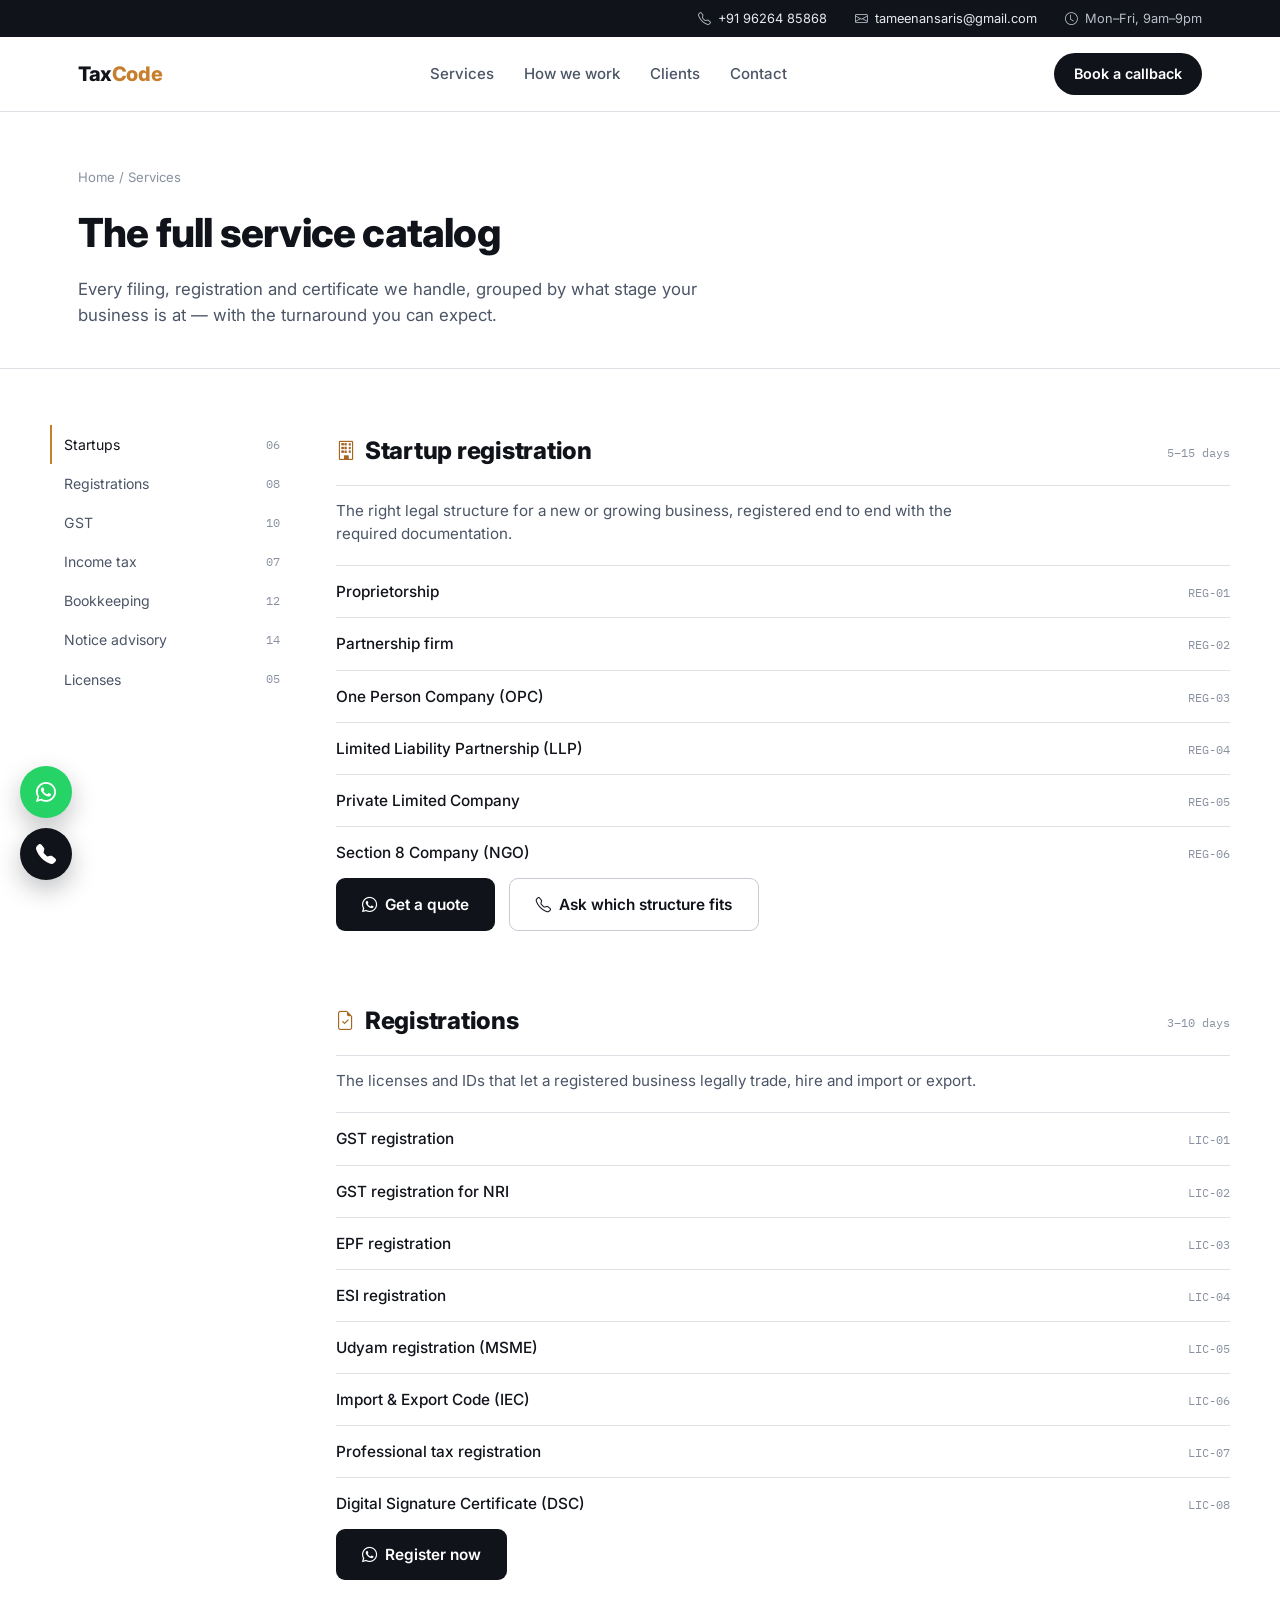
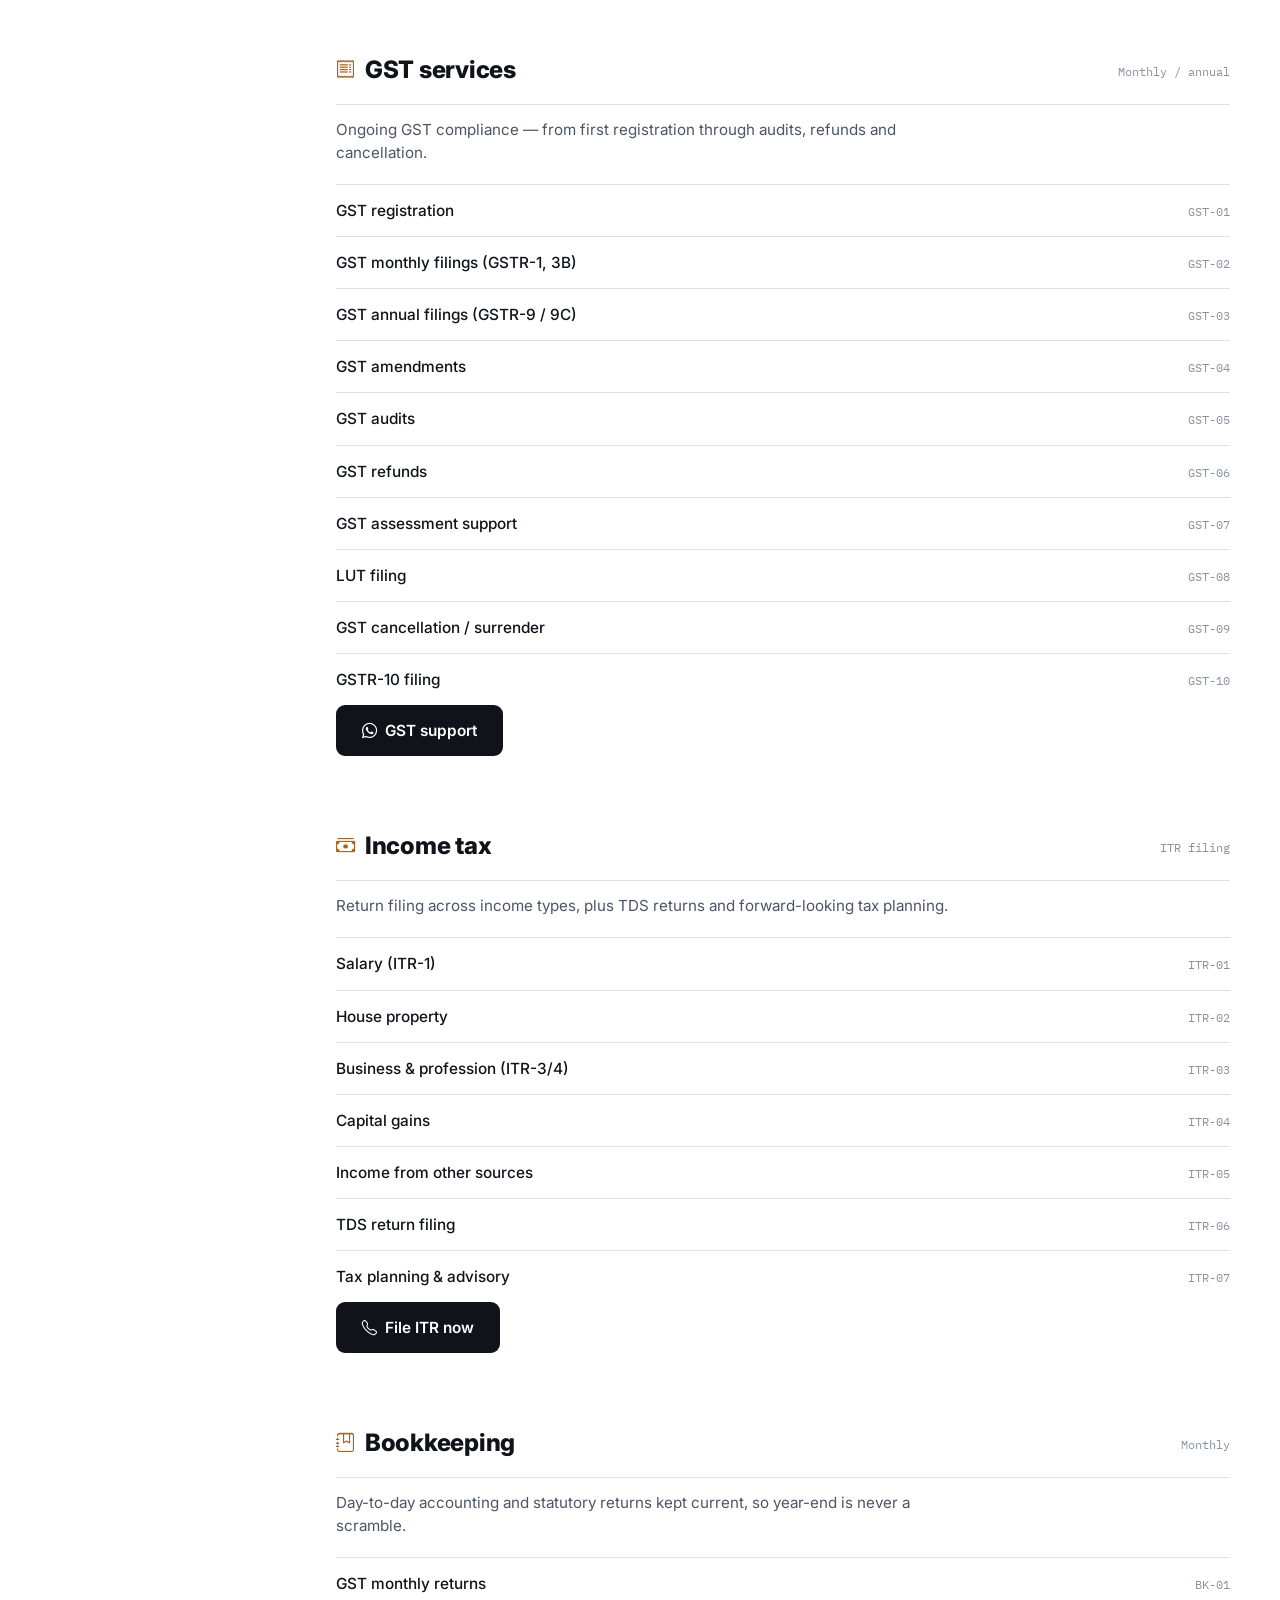
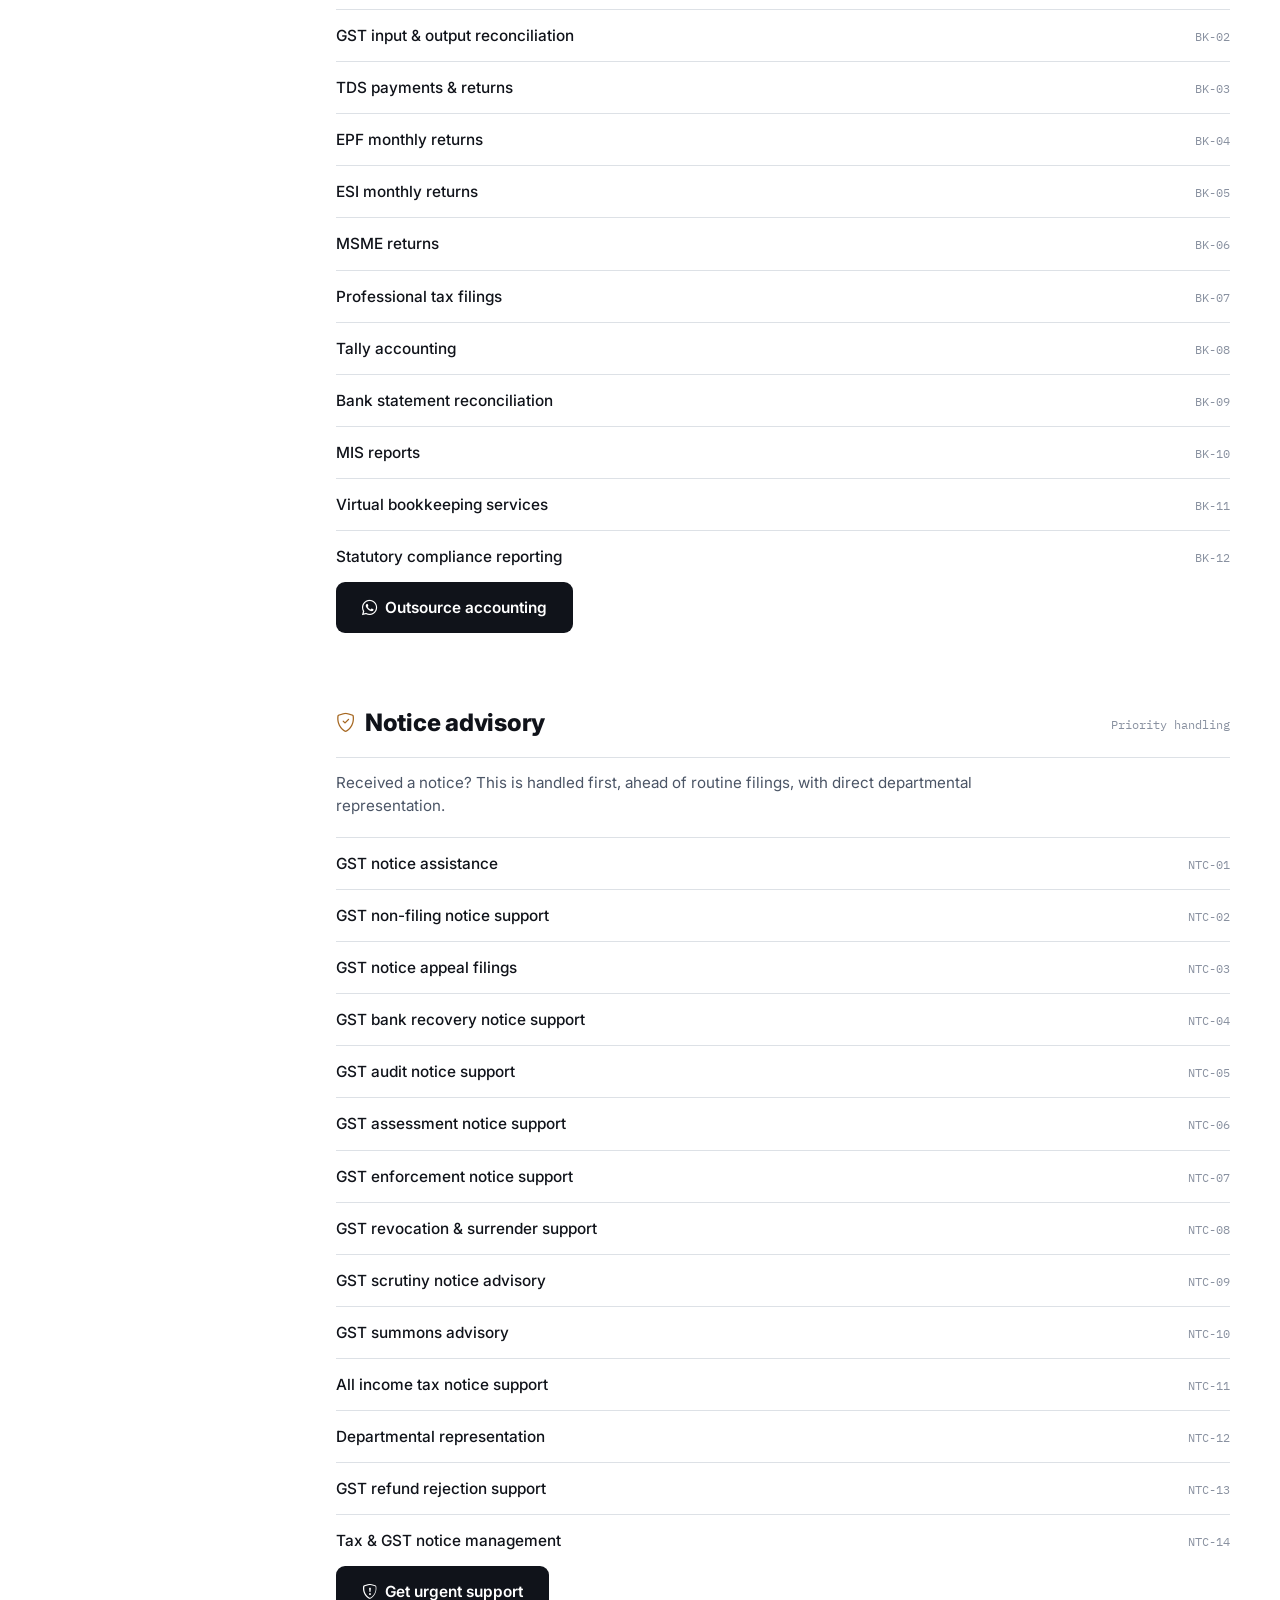
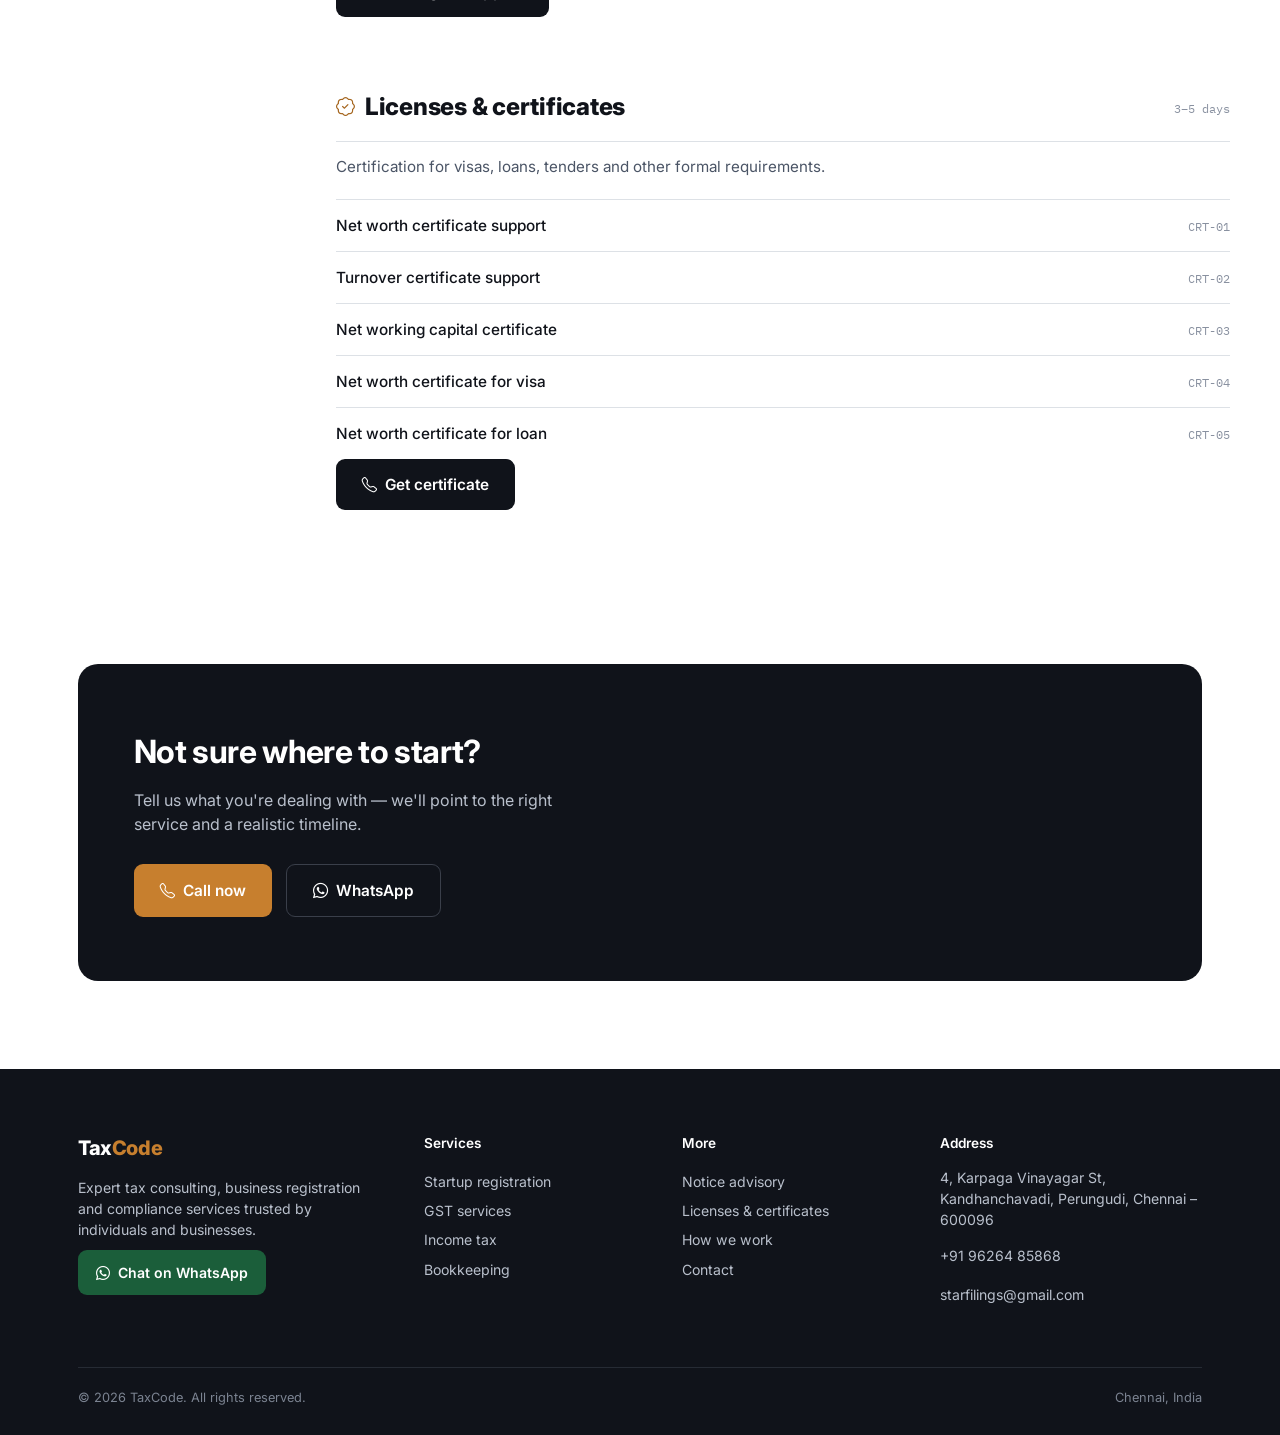
==== service.html @ a9297d25 "the first commit" ====
<!DOCTYPE html>
<html lang="en">
<head>
<meta charset="utf-8">
<title>Services — TaxCode</title>
<meta content="width=device-width, initial-scale=1.0" name="viewport">
<meta name="description" content="The full TaxCode service catalog: startup registration, GST, income tax, bookkeeping, notice advisory and certifications, with turnaround times.">
<link href="img/favicon.ico" rel="icon">
<link rel="preconnect" href="https://fonts.googleapis.com">
<link rel="preconnect" href="https://fonts.gstatic.com" crossorigin>
<link href="https://fonts.googleapis.com/css2?family=Inter:wght@400;500;600;700;800&family=IBM+Plex+Mono:wght@400;500;600&display=swap" rel="stylesheet">
<link href="https://cdn.jsdelivr.net/npm/bootstrap-icons@1.11.3/font/bootstrap-icons.css" rel="stylesheet">
<link href="style.css" rel="stylesheet">

<!-- ===== EDIT ONLY THIS LINE to connect your Google Sheet (same ID as index.html) ===== -->
<script>window.TAXCODE_SHEET_ID = "1565262385";</script>
</head>
<body>

<div class="topbar">
  <div class="wrap">
    <span><i class="bi bi-telephone"></i> <a href="tel:+919626485868">+91 96264 85868</a></span>
    <span><i class="bi bi-envelope"></i> <a href="mailto:tameenansaris@gmail.com">tameenansaris@gmail.com</a></span>
    <span><i class="bi bi-clock"></i> Mon–Fri, 9am–9pm</span>
  </div>
</div>

<header class="nav">
  <div class="nav-row">
    <a href="index.html" class="brand">Tax<span class="dot">Code</span></a>
    <nav class="nav-links">
      <a href="index.html#service">Services</a>
      <a href="index.html#process">How we work</a>
      <a href="index.html#testimonials">Clients</a>
      <a href="index.html#contact">Contact</a>
    </nav>
    <div class="nav-right">
      <a href="tel:+919626485868" class="cta-pill">Book a callback</a>
      <button class="burger" onclick="document.getElementById('drawer').classList.add('open')" aria-label="Open menu"><i class="bi bi-list"></i></button>
    </div>
  </div>
</header>

<div class="drawer" id="drawer">
  <div class="drawer-top">
    <span class="brand">Tax<span class="dot">Code</span></span>
    <button class="close" onclick="document.getElementById('drawer').classList.remove('open')" aria-label="Close menu">&times;</button>
  </div>
  <a class="dlink" href="#startups">Startup registration</a>
  <a class="dlink" href="#registrations">Registrations</a>
  <a class="dlink" href="#gst">GST services</a>
  <a class="dlink" href="#income-tax">Income tax</a>
  <a class="dlink" href="#bookkeeping">Bookkeeping</a>
  <a class="dlink" href="#notice-advisory">Notice advisory</a>
  <a class="dlink" href="#licenses">Licenses & certificates</a>
  <a href="tel:+919626485868" class="cta-pill" style="display:inline-block;margin-top:20px;">Book a callback</a>
</div>

<div class="phero">
  <div class="wrap">
    <div class="breadcrumb"><a href="index.html">Home</a> / Services</div>
    <h1 class="phero-h" data-key="phero_title">The full service catalog</h1>
    <p data-key="phero_sub">Every filing, registration and certificate we handle, grouped by what stage your business is at — with the turnaround you can expect.</p>
  </div>
</div>

<div class="wrap docs">
  <nav class="toc">
    <a href="#startups">Startups <span class="count mono">06</span></a>
    <a href="#registrations">Registrations <span class="count mono">08</span></a>
    <a href="#gst">GST <span class="count mono">10</span></a>
    <a href="#income-tax">Income tax <span class="count mono">07</span></a>
    <a href="#bookkeeping">Bookkeeping <span class="count mono">12</span></a>
    <a href="#notice-advisory">Notice advisory <span class="count mono">14</span></a>
    <a href="#licenses">Licenses <span class="count mono">05</span></a>
  </nav>

  <main>
    <div class="cat-block" id="startups">
      <div class="cat-head"><h2><i class="bi bi-building"></i> Startup registration</h2><span class="turnaround">5–15 days</span></div>
      <p class="cat-desc">The right legal structure for a new or growing business, registered end to end with the required documentation.</p>
      <div class="item-row"><span class="iname">Proprietorship</span><span class="icode">REG-01</span></div>
      <div class="item-row"><span class="iname">Partnership firm</span><span class="icode">REG-02</span></div>
      <div class="item-row"><span class="iname">One Person Company (OPC)</span><span class="icode">REG-03</span></div>
      <div class="item-row"><span class="iname">Limited Liability Partnership (LLP)</span><span class="icode">REG-04</span></div>
      <div class="item-row"><span class="iname">Private Limited Company</span><span class="icode">REG-05</span></div>
      <div class="item-row"><span class="iname">Section 8 Company (NGO)</span><span class="icode">REG-06</span></div>
      <div class="cat-cta">
        <a href="https://wa.me/919626485868" class="btn-primary"><i class="bi bi-whatsapp"></i> Get a quote</a>
        <a href="tel:+919626485868" class="btn-secondary"><i class="bi bi-telephone"></i> Ask which structure fits</a>
      </div>
    </div>

    <div class="cat-block" id="registrations">
      <div class="cat-head"><h2><i class="bi bi-file-earmark-check"></i> Registrations</h2><span class="turnaround">3–10 days</span></div>
      <p class="cat-desc">The licenses and IDs that let a registered business legally trade, hire and import or export.</p>
      <div class="item-row"><span class="iname">GST registration</span><span class="icode">LIC-01</span></div>
      <div class="item-row"><span class="iname">GST registration for NRI</span><span class="icode">LIC-02</span></div>
      <div class="item-row"><span class="iname">EPF registration</span><span class="icode">LIC-03</span></div>
      <div class="item-row"><span class="iname">ESI registration</span><span class="icode">LIC-04</span></div>
      <div class="item-row"><span class="iname">Udyam registration (MSME)</span><span class="icode">LIC-05</span></div>
      <div class="item-row"><span class="iname">Import & Export Code (IEC)</span><span class="icode">LIC-06</span></div>
      <div class="item-row"><span class="iname">Professional tax registration</span><span class="icode">LIC-07</span></div>
      <div class="item-row"><span class="iname">Digital Signature Certificate (DSC)</span><span class="icode">LIC-08</span></div>
      <div class="cat-cta">
        <a href="https://wa.me/919626485868" class="btn-primary"><i class="bi bi-whatsapp"></i> Register now</a>
      </div>
    </div>

    <div class="cat-block" id="gst">
      <div class="cat-head"><h2><i class="bi bi-receipt"></i> GST services</h2><span class="turnaround">Monthly / annual</span></div>
      <p class="cat-desc">Ongoing GST compliance — from first registration through audits, refunds and cancellation.</p>
      <div class="item-row"><span class="iname">GST registration</span><span class="icode">GST-01</span></div>
      <div class="item-row"><span class="iname">GST monthly filings (GSTR-1, 3B)</span><span class="icode">GST-02</span></div>
      <div class="item-row"><span class="iname">GST annual filings (GSTR-9 / 9C)</span><span class="icode">GST-03</span></div>
      <div class="item-row"><span class="iname">GST amendments</span><span class="icode">GST-04</span></div>
      <div class="item-row"><span class="iname">GST audits</span><span class="icode">GST-05</span></div>
      <div class="item-row"><span class="iname">GST refunds</span><span class="icode">GST-06</span></div>
      <div class="item-row"><span class="iname">GST assessment support</span><span class="icode">GST-07</span></div>
      <div class="item-row"><span class="iname">LUT filing</span><span class="icode">GST-08</span></div>
      <div class="item-row"><span class="iname">GST cancellation / surrender</span><span class="icode">GST-09</span></div>
      <div class="item-row"><span class="iname">GSTR-10 filing</span><span class="icode">GST-10</span></div>
      <div class="cat-cta">
        <a href="https://wa.me/919626485868" class="btn-primary"><i class="bi bi-whatsapp"></i> GST support</a>
      </div>
    </div>

    <div class="cat-block" id="income-tax">
      <div class="cat-head"><h2><i class="bi bi-cash-stack"></i> Income tax</h2><span class="turnaround">ITR filing</span></div>
      <p class="cat-desc">Return filing across income types, plus TDS returns and forward-looking tax planning.</p>
      <div class="item-row"><span class="iname">Salary (ITR-1)</span><span class="icode">ITR-01</span></div>
      <div class="item-row"><span class="iname">House property</span><span class="icode">ITR-02</span></div>
      <div class="item-row"><span class="iname">Business & profession (ITR-3/4)</span><span class="icode">ITR-03</span></div>
      <div class="item-row"><span class="iname">Capital gains</span><span class="icode">ITR-04</span></div>
      <div class="item-row"><span class="iname">Income from other sources</span><span class="icode">ITR-05</span></div>
      <div class="item-row"><span class="iname">TDS return filing</span><span class="icode">ITR-06</span></div>
      <div class="item-row"><span class="iname">Tax planning & advisory</span><span class="icode">ITR-07</span></div>
      <div class="cat-cta">
        <a href="tel:+919626485868" class="btn-primary"><i class="bi bi-telephone"></i> File ITR now</a>
      </div>
    </div>

    <div class="cat-block" id="bookkeeping">
      <div class="cat-head"><h2><i class="bi bi-journal-bookmark"></i> Bookkeeping</h2><span class="turnaround">Monthly</span></div>
      <p class="cat-desc">Day-to-day accounting and statutory returns kept current, so year-end is never a scramble.</p>
      <div class="item-row"><span class="iname">GST monthly returns</span><span class="icode">BK-01</span></div>
      <div class="item-row"><span class="iname">GST input & output reconciliation</span><span class="icode">BK-02</span></div>
      <div class="item-row"><span class="iname">TDS payments & returns</span><span class="icode">BK-03</span></div>
      <div class="item-row"><span class="iname">EPF monthly returns</span><span class="icode">BK-04</span></div>
      <div class="item-row"><span class="iname">ESI monthly returns</span><span class="icode">BK-05</span></div>
      <div class="item-row"><span class="iname">MSME returns</span><span class="icode">BK-06</span></div>
      <div class="item-row"><span class="iname">Professional tax filings</span><span class="icode">BK-07</span></div>
      <div class="item-row"><span class="iname">Tally accounting</span><span class="icode">BK-08</span></div>
      <div class="item-row"><span class="iname">Bank statement reconciliation</span><span class="icode">BK-09</span></div>
      <div class="item-row"><span class="iname">MIS reports</span><span class="icode">BK-10</span></div>
      <div class="item-row"><span class="iname">Virtual bookkeeping services</span><span class="icode">BK-11</span></div>
      <div class="item-row"><span class="iname">Statutory compliance reporting</span><span class="icode">BK-12</span></div>
      <div class="cat-cta">
        <a href="https://wa.me/919626485868" class="btn-primary"><i class="bi bi-whatsapp"></i> Outsource accounting</a>
      </div>
    </div>

    <div class="cat-block" id="notice-advisory">
      <div class="cat-head"><h2><i class="bi bi-shield-check"></i> Notice advisory</h2><span class="turnaround">Priority handling</span></div>
      <p class="cat-desc">Received a notice? This is handled first, ahead of routine filings, with direct departmental representation.</p>
      <div class="item-row"><span class="iname">GST notice assistance</span><span class="icode">NTC-01</span></div>
      <div class="item-row"><span class="iname">GST non-filing notice support</span><span class="icode">NTC-02</span></div>
      <div class="item-row"><span class="iname">GST notice appeal filings</span><span class="icode">NTC-03</span></div>
      <div class="item-row"><span class="iname">GST bank recovery notice support</span><span class="icode">NTC-04</span></div>
      <div class="item-row"><span class="iname">GST audit notice support</span><span class="icode">NTC-05</span></div>
      <div class="item-row"><span class="iname">GST assessment notice support</span><span class="icode">NTC-06</span></div>
      <div class="item-row"><span class="iname">GST enforcement notice support</span><span class="icode">NTC-07</span></div>
      <div class="item-row"><span class="iname">GST revocation & surrender support</span><span class="icode">NTC-08</span></div>
      <div class="item-row"><span class="iname">GST scrutiny notice advisory</span><span class="icode">NTC-09</span></div>
      <div class="item-row"><span class="iname">GST summons advisory</span><span class="icode">NTC-10</span></div>
      <div class="item-row"><span class="iname">All income tax notice support</span><span class="icode">NTC-11</span></div>
      <div class="item-row"><span class="iname">Departmental representation</span><span class="icode">NTC-12</span></div>
      <div class="item-row"><span class="iname">GST refund rejection support</span><span class="icode">NTC-13</span></div>
      <div class="item-row"><span class="iname">Tax & GST notice management</span><span class="icode">NTC-14</span></div>
      <div class="cat-cta">
        <a href="tel:+919626485868" class="btn-primary"><i class="bi bi-shield-exclamation"></i> Get urgent support</a>
      </div>
    </div>

    <div class="cat-block" id="licenses">
      <div class="cat-head"><h2><i class="bi bi-patch-check"></i> Licenses & certificates</h2><span class="turnaround">3–5 days</span></div>
      <p class="cat-desc">Certification for visas, loans, tenders and other formal requirements.</p>
      <div class="item-row"><span class="iname">Net worth certificate support</span><span class="icode">CRT-01</span></div>
      <div class="item-row"><span class="iname">Turnover certificate support</span><span class="icode">CRT-02</span></div>
      <div class="item-row"><span class="iname">Net working capital certificate</span><span class="icode">CRT-03</span></div>
      <div class="item-row"><span class="iname">Net worth certificate for visa</span><span class="icode">CRT-04</span></div>
      <div class="item-row"><span class="iname">Net worth certificate for loan</span><span class="icode">CRT-05</span></div>
      <div class="cat-cta">
        <a href="tel:+919626485868" class="btn-primary"><i class="bi bi-telephone"></i> Get certificate</a>
      </div>
    </div>
  </main>
</div>

<section class="cta-sec">
  <div class="wrap">
    <div class="cta-block">
      <h2 data-key="cta2_title">Not sure where to start?</h2>
      <p data-key="cta2_sub">Tell us what you're dealing with — we'll point to the right service and a realistic timeline.</p>
      <div class="cat-cta">
        <a href="tel:+919626485868" class="btn-primary"><i class="bi bi-telephone"></i> Call now</a>
        <a href="https://wa.me/919626485868" class="btn-secondary"><i class="bi bi-whatsapp"></i> WhatsApp</a>
      </div>
    </div>
  </div>
</section>

<footer>
  <div class="wrap">
    <div class="foot-grid">
      <div>
        <span class="brand" style="color:#fff;">Tax<span class="dot">Code</span></span>
        <p style="margin-top:14px;" data-key="footer_tagline">Expert tax consulting, business registration and compliance services trusted by individuals and businesses.</p>
        <a href="https://wa.me/919626485868" class="foot-wa" target="_blank"><i class="bi bi-whatsapp"></i> Chat on WhatsApp</a>
      </div>
      <div>
        <h6>Services</h6>
        <a href="#startups">Startup registration</a>
        <a href="#gst">GST services</a>
        <a href="#income-tax">Income tax</a>
        <a href="#bookkeeping">Bookkeeping</a>
      </div>
      <div>
        <h6>More</h6>
        <a href="#notice-advisory">Notice advisory</a>
        <a href="#licenses">Licenses & certificates</a>
        <a href="index.html#process">How we work</a>
        <a href="index.html#contact">Contact</a>
      </div>
      <div>
        <h6>Address</h6>
        <p data-key="footer_address">4, Karpaga Vinayagar St, Kandhanchavadi, Perungudi, Chennai – 600096</p>
        <p><a href="tel:+919626485868" data-key="footer_phone">+91 96264 85868</a></p>
        <p><a href="mailto:starfilings@gmail.com" data-key="footer_email">starfilings@gmail.com</a></p>
      </div>
    </div>
    <div class="foot-bottom">
      <span>© 2026 TaxCode. All rights reserved.</span>
      <span>Chennai, India</span>
    </div>
  </div>
</footer>

<div class="float-actions">
  <a href="https://wa.me/919626485868" class="wa" target="_blank" aria-label="WhatsApp"><i class="bi bi-whatsapp"></i></a>
  <a href="tel:+919626485868" class="call" aria-label="Call"><i class="bi bi-telephone-fill"></i></a>
</div>

<script>
  const links = document.querySelectorAll('.toc a');
  const sections = document.querySelectorAll('.cat-block');
  const setActive = () => {
    let current = sections[0].id;
    sections.forEach(s => { if (window.scrollY >= s.offsetTop - 140) current = s.id; });
    links.forEach(l => l.classList.toggle('active', l.getAttribute('href') === '#' + current));
  };
  document.addEventListener('scroll', setActive);
  setActive();
</script>

<script src="content-loader.js" defer></script>
</body>
</html>
---- style.css ----
:root{
  --ink:#10131A;--ink-soft:#4B5566;--ink-faint:#8991A0;
  --paper:#FFFFFF;--paper-soft:#F4F5F3;
  --brass:#C77F2E;--brass-dark:#A5661F;
  --line:#DDE1E6;--line-strong:#C6CBD2;--max:1180px;
}
*{box-sizing:border-box;}
html{scroll-behavior:smooth;}
body{margin:0;font-family:'Inter',sans-serif;color:var(--ink);background:var(--paper);-webkit-font-smoothing:antialiased;line-height:1.5;}
a{color:inherit;text-decoration:none;}
.mono{font-family:'IBM Plex Mono',monospace;}
.wrap{max-width:var(--max);margin:0 auto;padding:0 28px;}
img{max-width:100%;display:block;}
:focus-visible{outline:2px solid var(--brass);outline-offset:2px;}
@media (prefers-reduced-motion: reduce){*{animation:none !important;transition:none !important;}}

/* Topbar */
.topbar{background:var(--ink);color:#B9C0CC;font-size:0.8rem;}
.topbar .wrap{display:flex;justify-content:flex-end;gap:28px;padding:9px 28px;}
.topbar a{color:#E7EAEE;}
.topbar span{display:inline-flex;align-items:center;gap:7px;}
@media (max-width:820px){.topbar{display:none;}}

/* Nav */
header.nav{position:sticky;top:0;z-index:50;background:rgba(255,255,255,0.94);backdrop-filter:blur(8px);border-bottom:1px solid var(--line);}
.nav-row{display:flex;align-items:center;justify-content:space-between;padding:16px 28px;max-width:var(--max);margin:0 auto;}
.brand{font-weight:800;font-size:1.25rem;letter-spacing:-0.02em;}
.brand .dot{color:var(--brass);}
.nav-links{display:flex;align-items:center;gap:30px;}
.nav-links > a, .nav-links > .has-mega > button{font-size:0.94rem;font-weight:500;color:var(--ink-soft);background:none;border:none;cursor:pointer;padding:6px 0;font-family:inherit;}
.nav-links > a:hover, .nav-links > .has-mega > button:hover{color:var(--ink);}
.has-mega{position:relative;}
.mega{
  position:absolute;top:calc(100% + 14px);left:50%;transform:translateX(-50%);
  width:640px;background:#fff;border:1px solid var(--line);border-radius:14px;
  box-shadow:0 24px 48px -12px rgba(16,19,26,0.18);
  padding:22px;display:none;grid-template-columns:1fr 1fr 1fr;gap:6px 24px;
}
.has-mega:hover .mega, .has-mega:focus-within .mega{display:grid;}
.mega-col h6{font-size:0.72rem;letter-spacing:0.02em;color:var(--ink-faint);margin:0 0 8px;font-weight:600;}
.mega-col a{display:block;font-size:0.87rem;color:var(--ink-soft);padding:6px 0;border-radius:6px;}
.mega-col a:hover{color:var(--brass-dark);}
.cta-pill{background:var(--ink);color:#fff;padding:10px 20px;border-radius:100px;font-weight:600;font-size:0.9rem;}
.cta-pill:hover{background:var(--brass-dark);}
.nav-right{display:flex;align-items:center;gap:16px;}
.burger{display:none;background:none;border:none;font-size:1.4rem;cursor:pointer;}
@media (max-width:920px){.nav-links{display:none;}.burger{display:block;}}

/* Mobile drawer */
.drawer{position:fixed;inset:0;background:#fff;z-index:100;display:none;padding:20px 28px;overflow-y:auto;}
.drawer.open{display:block;}
.drawer .drawer-top{display:flex;justify-content:space-between;align-items:center;margin-bottom:24px;}
.drawer a.dlink{display:block;padding:14px 0;border-bottom:1px solid var(--line);font-weight:500;}
.drawer button.close{background:none;border:none;font-size:1.5rem;}

/* Buttons */
.btn-primary{background:var(--ink);color:#fff;padding:14px 26px;border-radius:9px;font-weight:600;font-size:0.96rem;display:inline-flex;align-items:center;gap:8px;border:none;cursor:pointer;}
.btn-primary:hover{background:var(--brass-dark);}
.btn-secondary{border:1px solid var(--line-strong);color:var(--ink);padding:14px 26px;border-radius:9px;font-weight:600;font-size:0.96rem;display:inline-flex;align-items:center;gap:8px;}
.btn-secondary:hover{border-color:var(--ink);}
.hero-actions, .cat-cta{display:flex;gap:14px;flex-wrap:wrap;}

/* Section shell */
section{padding:88px 0;}
.sec-head{max-width:600px;margin-bottom:52px;}
.sec-head h2{font-size:2.1rem;letter-spacing:-0.02em;margin:0 0 14px;font-weight:800;}
.sec-head p{color:var(--ink-soft);font-size:1.04rem;margin:0;}

/* ---------- HOME: Hero ---------- */
.hero{padding:76px 0 64px;}
.hero-grid{display:grid;grid-template-columns:1.05fr 0.95fr;gap:56px;align-items:center;}
@media (max-width:960px){.hero-grid{grid-template-columns:1fr;gap:40px;}}
.eyebrow{display:inline-flex;align-items:center;gap:8px;color:var(--brass-dark);font-size:0.85rem;font-weight:600;margin-bottom:18px;}
.eyebrow .sq{width:6px;height:6px;background:var(--brass);border-radius:1px;}
h1.hero-h{font-size:3.4rem;line-height:1.04;letter-spacing:-0.025em;font-weight:800;margin:0 0 22px;}
@media (max-width:640px){h1.hero-h{font-size:2.3rem;}}
.hero-sub{font-size:1.15rem;color:var(--ink-soft);max-width:520px;margin:0 0 30px;}

/* Deadline widget */
.deadline-card{border:1px solid var(--line);border-radius:16px;background:#fff;box-shadow:0 30px 60px -20px rgba(16,19,26,0.15);overflow:hidden;animation:rise .6s cubic-bezier(.2,.8,.2,1) both;}
@keyframes rise{from{opacity:0;transform:translateY(14px);}to{opacity:1;transform:translateY(0);}}
.dc-head{padding:16px 20px;border-bottom:1px solid var(--line);display:flex;justify-content:space-between;align-items:center;}
.dc-head span.title{font-weight:600;font-size:0.92rem;}
.dc-head span.month{font-size:0.8rem;color:var(--ink-faint);}
.dc-row{display:flex;align-items:center;justify-content:space-between;padding:14px 20px;border-bottom:1px solid var(--line);}
.dc-row:last-child{border-bottom:none;}
.dc-left{display:flex;align-items:center;gap:12px;}
.dc-date{font-size:0.78rem;color:var(--ink-faint);width:44px;}
.dc-name{font-size:0.9rem;font-weight:500;}
.dc-name small{display:block;color:var(--ink-faint);font-weight:400;font-size:0.76rem;}
.status{font-size:0.72rem;font-weight:600;padding:4px 10px;border-radius:100px;}
.status.due{background:#FCEEE0;color:var(--brass-dark);}
.status.filed{background:#E9F2EA;color:#2F7D4F;}
.status.upcoming{background:var(--paper-soft);color:var(--ink-faint);}
.dc-foot{padding:13px 20px;font-size:0.78rem;color:var(--ink-faint);background:var(--paper-soft);}

/* Stats bar */
.stats-bar{border-top:1px solid var(--line);border-bottom:1px solid var(--line);padding:38px 0;}
.stats-row{display:flex;gap:0;}
.stat{flex:1;padding:0 28px;border-left:1px solid var(--line);}
.stat:first-child{border-left:none;padding-left:0;}
.stat .num{font-family:'IBM Plex Mono',monospace;font-size:2rem;font-weight:600;color:var(--ink);}
.stat .label{font-size:0.85rem;color:var(--ink-soft);margin-top:4px;}
@media (max-width:760px){.stats-row{flex-wrap:wrap;gap:24px;}.stat{flex:1 1 45%;border-left:none;padding:0;}}

/* Services index (home summary) */
.service-row{display:grid;grid-template-columns:260px 1fr 120px;gap:24px;align-items:start;padding:28px 0;border-top:1px solid var(--line);}
.service-row:last-child{border-bottom:1px solid var(--line);}
.service-row .sname{display:flex;align-items:center;gap:12px;font-weight:600;font-size:1.05rem;}
.service-row .sname i{color:var(--brass-dark);font-size:1.1rem;}
.service-row .sdesc{color:var(--ink-soft);font-size:0.94rem;max-width:480px;}
.service-row .sdesc .tags{margin-top:10px;display:flex;gap:8px;flex-wrap:wrap;}
.service-row .sdesc .tag{font-size:0.76rem;color:var(--ink-faint);border:1px solid var(--line);padding:3px 9px;border-radius:100px;}
.service-row .stime{font-family:'IBM Plex Mono',monospace;font-size:0.82rem;color:var(--ink-faint);text-align:right;}
.service-row .slink{display:block;margin-top:8px;font-size:0.82rem;font-weight:600;color:var(--ink);text-align:right;}
.service-row .slink:hover{color:var(--brass-dark);}
@media (max-width:760px){.service-row{grid-template-columns:1fr;gap:10px;}.service-row .stime, .service-row .slink{text-align:left;}}

/* Process */
.process-grid{display:grid;grid-template-columns:repeat(4,1fr);gap:0;border-top:1px solid var(--line);}
.process-step{padding:30px 26px;border-right:1px solid var(--line);}
.process-step:last-child{border-right:none;}
.process-step .pnum{font-family:'IBM Plex Mono',monospace;color:var(--brass-dark);font-size:0.85rem;margin-bottom:14px;}
.process-step h5{font-size:1.05rem;margin:0 0 8px;font-weight:700;}
.process-step p{color:var(--ink-soft);font-size:0.9rem;margin:0;}
@media (max-width:860px){.process-grid{grid-template-columns:1fr 1fr;}.process-step{border-right:1px solid var(--line);border-bottom:1px solid var(--line);}}
@media (max-width:560px){.process-grid{grid-template-columns:1fr;}}

.testi-wrap{background:var(--paper-soft);}

/* CTA */
.cta-block{background:var(--ink);color:#fff;border-radius:20px;padding:64px 56px;position:relative;overflow:hidden;}
.cta-block h2{font-size:2rem;margin:0 0 12px;letter-spacing:-0.02em;}
.cta-block p{color:#B9C0CC;max-width:460px;margin:0 0 28px;}
.cta-block .btn-primary{background:var(--brass);}
.cta-block .btn-primary:hover{background:var(--brass-dark);}
.cta-block .btn-secondary{border-color:#3A3F4A;color:#fff;}
.cta-block .btn-secondary:hover{border-color:#fff;}
section.cta-sec{padding:0 0 88px;}

/* Contact */
.contact-grid{display:grid;grid-template-columns:1fr 1fr;gap:56px;}
@media (max-width:900px){.contact-grid{grid-template-columns:1fr;}}
.field{margin-bottom:16px;}
.field label{display:block;font-size:0.82rem;font-weight:600;margin-bottom:6px;color:var(--ink-soft);}
.field input, .field select, .field textarea{width:100%;border:1px solid var(--line-strong);border-radius:8px;padding:12px 14px;font-family:inherit;font-size:0.94rem;background:#fff;}
.field input:focus, .field select:focus, .field textarea:focus{border-color:var(--ink);}
.field-row{display:grid;grid-template-columns:1fr 1fr;gap:16px;}
@media (max-width:520px){.field-row{grid-template-columns:1fr;}}
.map-frame{border-radius:14px;overflow:hidden;border:1px solid var(--line);height:100%;min-height:380px;}
.map-frame iframe{width:100%;height:100%;border:0;display:block;}

#toast{position:fixed;bottom:28px;right:28px;background:var(--ink);color:#fff;padding:16px 22px;border-radius:10px;font-size:0.9rem;display:none;box-shadow:0 20px 40px rgba(0,0,0,0.25);z-index:200;max-width:300px;}
#toast.show{display:block;animation:rise .35s ease both;}

/* ---------- SERVICE PAGE: hero + docs ---------- */
.phero{padding:56px 0 40px;border-bottom:1px solid var(--line);}
.breadcrumb{font-size:0.82rem;color:var(--ink-faint);margin-bottom:16px;}
.breadcrumb a{color:var(--ink-faint);}
.breadcrumb a:hover{color:var(--ink);}
h1.phero-h{font-size:2.5rem;letter-spacing:-0.02em;font-weight:800;margin:0 0 14px;}
.phero p{color:var(--ink-soft);font-size:1.05rem;max-width:620px;margin:0;}

.docs{display:grid;grid-template-columns:230px 1fr;gap:56px;padding:56px 0 90px;align-items:start;}
@media (max-width:900px){.docs{grid-template-columns:1fr;}}
.toc{position:sticky;top:96px;}
.toc a{display:flex;align-items:center;justify-content:space-between;padding:9px 0;font-size:0.88rem;color:var(--ink-soft);border-left:2px solid transparent;padding-left:12px;}
.toc a:hover, .toc a.active{color:var(--ink);border-left-color:var(--brass);}
.toc .count{font-family:'IBM Plex Mono',monospace;font-size:0.72rem;color:var(--ink-faint);}
@media (max-width:900px){.toc{position:static;display:flex;overflow-x:auto;gap:18px;padding-bottom:10px;border-bottom:1px solid var(--line);margin-bottom:20px;}
  .toc a{border-left:none;border-bottom:2px solid transparent;white-space:nowrap;padding:0 0 8px;}
  .toc a:hover, .toc a.active{border-bottom-color:var(--brass);}}

.cat-block{margin-bottom:64px;padding-top:8px;}
.cat-head{display:flex;align-items:baseline;justify-content:space-between;border-bottom:1px solid var(--line);padding-bottom:16px;margin-bottom:6px;}
.cat-head h2{font-size:1.5rem;margin:0;letter-spacing:-0.01em;font-weight:800;display:flex;align-items:center;gap:10px;}
.cat-head h2 i{color:var(--brass-dark);font-size:1.2rem;}
.cat-head .turnaround{font-family:'IBM Plex Mono',monospace;font-size:0.78rem;color:var(--ink-faint);}
.cat-desc{color:var(--ink-soft);font-size:0.95rem;margin:14px 0 20px;max-width:640px;}

.item-row{display:flex;justify-content:space-between;align-items:baseline;gap:20px;padding:14px 0;border-top:1px solid var(--line);}
.item-row .iname{font-size:0.96rem;font-weight:500;}
.item-row .icode{font-family:'IBM Plex Mono',monospace;font-size:0.78rem;color:var(--ink-faint);flex-shrink:0;}

/* Footer */
footer{background:var(--ink);color:#B9C0CC;padding:64px 0 28px;}
.foot-grid{display:grid;grid-template-columns:1.4fr 1fr 1fr 1.2fr;gap:40px;margin-bottom:48px;}
@media (max-width:800px){.foot-grid{grid-template-columns:1fr 1fr;}}
footer h6{color:#fff;font-size:0.85rem;margin:0 0 14px;font-weight:600;}
footer a{display:block;color:#B9C0CC;font-size:0.88rem;padding:4px 0;}
footer a:hover{color:#fff;}
footer p{color:#B9C0CC;font-size:0.88rem;margin:0 0 10px;}
.foot-bottom{border-top:1px solid #262B34;padding-top:20px;font-size:0.8rem;color:#7B8391;display:flex;justify-content:space-between;flex-wrap:wrap;gap:10px;}
.foot-wa{display:inline-flex;align-items:center;gap:8px;background:#1B5E3A;color:#fff;padding:12px 18px;border-radius:9px;font-size:0.88rem;font-weight:600;}

/* Floating actions */
.float-actions{position:fixed;left:20px;bottom:20px;display:flex;flex-direction:column;gap:10px;z-index:90;}
.float-actions a{width:52px;height:52px;border-radius:50%;display:flex;align-items:center;justify-content:center;color:#fff;font-size:1.25rem;box-shadow:0 10px 24px rgba(16,19,26,0.25);}
.float-actions a.wa{background:#25D366;}
.float-actions a.call{background:var(--ink);}
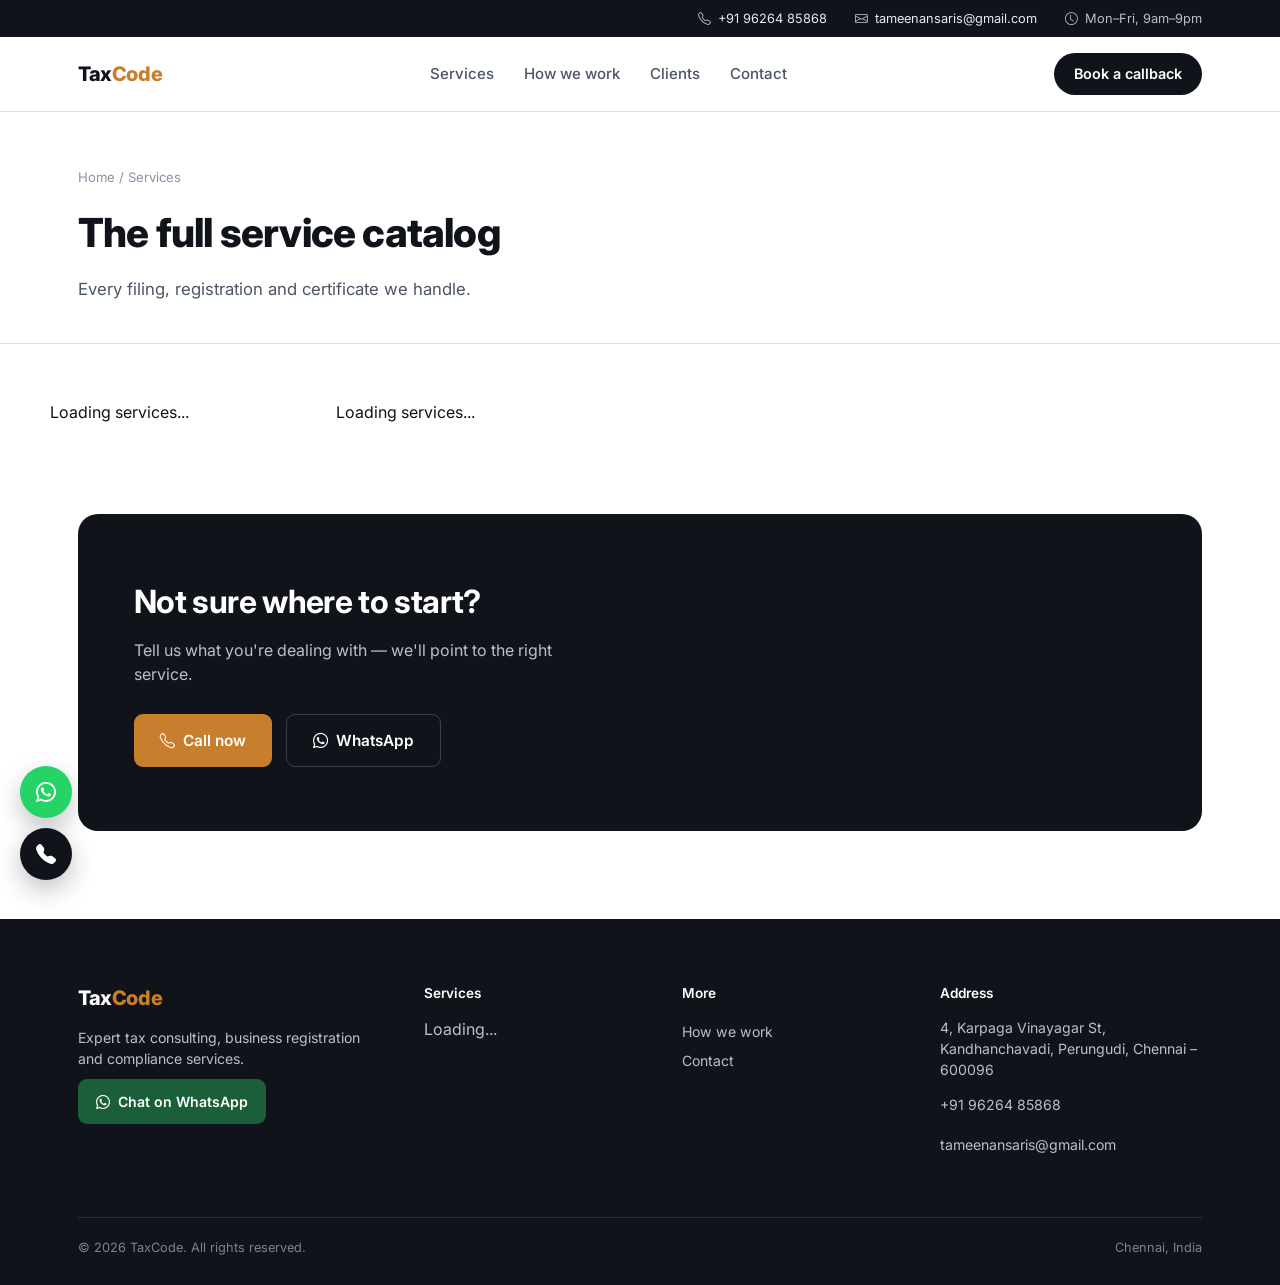
==== commit 44b46e8d: "the complete structure changes" ====
--- a/service.html
+++ b/service.html
@@ -1,268 +1,560 @@
 <!DOCTYPE html>
 <html lang="en">
+
 <head>
-<meta charset="utf-8">
-<title>Services — TaxCode</title>
-<meta content="width=device-width, initial-scale=1.0" name="viewport">
-<meta name="description" content="The full TaxCode service catalog: startup registration, GST, income tax, bookkeeping, notice advisory and certifications, with turnaround times.">
-<link href="img/favicon.ico" rel="icon">
-<link rel="preconnect" href="https://fonts.googleapis.com">
-<link rel="preconnect" href="https://fonts.gstatic.com" crossorigin>
-<link href="https://fonts.googleapis.com/css2?family=Inter:wght@400;500;600;700;800&family=IBM+Plex+Mono:wght@400;500;600&display=swap" rel="stylesheet">
-<link href="https://cdn.jsdelivr.net/npm/bootstrap-icons@1.11.3/font/bootstrap-icons.css" rel="stylesheet">
-<link href="style.css" rel="stylesheet">
-
-<!-- ===== EDIT ONLY THIS LINE to connect your Google Sheet (same ID as index.html) ===== -->
-<script>window.TAXCODE_SHEET_ID = "1565262385";</script>
+
+  <meta charset="utf-8">
+
+  <title
+    data-key="seo_service_title">
+    Services — TaxCode
+  </title>
+
+  <meta
+    name="viewport"
+    content="width=device-width, initial-scale=1.0">
+
+  <meta
+    name="description"
+    data-key="seo_service_description"
+    content="The full TaxCode service catalog.">
+
+  <meta
+    name="keywords"
+    data-key="seo_service_keywords"
+    content="GST services, income tax services, bookkeeping services">
+
+  <meta
+    property="og:title"
+    data-key="seo_service_og_title"
+    content="The Full TaxCode Service Catalog">
+
+  <meta
+    property="og:description"
+    data-key="seo_service_og_description"
+    content="Every filing, registration and certificate we handle.">
+
+  <link
+    href="img/favicon.ico"
+    rel="icon">
+
+  <link
+    rel="preconnect"
+    href="https://fonts.googleapis.com">
+
+  <link
+    rel="preconnect"
+    href="https://fonts.gstatic.com"
+    crossorigin>
+
+  <link
+    href="https://fonts.googleapis.com/css2?family=Inter:wght@400;500;600;700;800&family=IBM+Plex+Mono:wght@400;500;600&display=swap"
+    rel="stylesheet">
+
+  <link
+    href="https://cdn.jsdelivr.net/npm/bootstrap-icons@1.11.3/font/bootstrap-icons.css"
+    rel="stylesheet">
+
+  <link
+    href="style.css"
+    rel="stylesheet">
+
+  <script>
+    window.TAXCODE_SHEET_ID =
+      "1v_39kOxA1zfkWG1q6JuQgyPAKmcOskrYGL0x0itf8HI";
+  </script>
+
 </head>
+
 <body>
 
+
+<!-- TOP BAR -->
+
 <div class="topbar">
+
   <div class="wrap">
-    <span><i class="bi bi-telephone"></i> <a href="tel:+919626485868">+91 96264 85868</a></span>
-    <span><i class="bi bi-envelope"></i> <a href="mailto:tameenansaris@gmail.com">tameenansaris@gmail.com</a></span>
-    <span><i class="bi bi-clock"></i> Mon–Fri, 9am–9pm</span>
-  </div>
+
+    <span>
+
+      <i class="bi bi-telephone"></i>
+
+      <a
+        href="tel:"
+        data-setting="phone">
+
+        +91 96264 85868
+
+      </a>
+
+    </span>
+
+
+    <span>
+
+      <i class="bi bi-envelope"></i>
+
+      <a
+        href="mailto:"
+        data-setting="email">
+
+        tameenansaris@gmail.com
+
+      </a>
+
+    </span>
+
+
+    <span>
+
+      <i class="bi bi-clock"></i>
+
+      <span data-key="topbar_hours">
+        Mon–Fri, 9am–9pm
+      </span>
+
+    </span>
+
+  </div>
+
 </div>
 
+
+<!-- NAV -->
+
 <header class="nav">
+
   <div class="nav-row">
-    <a href="index.html" class="brand">Tax<span class="dot">Code</span></a>
+
+    <a
+      href="index.html"
+      class="brand"
+      data-brand>
+
+      Tax<span class="dot">Code</span>
+
+    </a>
+
+
     <nav class="nav-links">
-      <a href="index.html#service">Services</a>
-      <a href="index.html#process">How we work</a>
-      <a href="index.html#testimonials">Clients</a>
-      <a href="index.html#contact">Contact</a>
+
+      <a href="index.html#service">
+
+        <span data-key="nav_services_label">
+          Services
+        </span>
+
+      </a>
+
+      <a href="index.html#process">
+
+        <span data-key="nav_process_label">
+          How we work
+        </span>
+
+      </a>
+
+      <a href="index.html#testimonials">
+
+        <span data-key="nav_clients_label">
+          Clients
+        </span>
+
+      </a>
+
+      <a href="index.html#contact">
+
+        <span data-key="nav_contact_label">
+          Contact
+        </span>
+
+      </a>
+
     </nav>
+
+
     <div class="nav-right">
-      <a href="tel:+919626485868" class="cta-pill">Book a callback</a>
-      <button class="burger" onclick="document.getElementById('drawer').classList.add('open')" aria-label="Open menu"><i class="bi bi-list"></i></button>
+
+      <a
+        href="tel:"
+        class="cta-pill">
+
+        <span data-key="nav_callback_label">
+          Book a callback
+        </span>
+
+      </a>
+
+
+      <button
+        class="burger"
+        onclick="document.getElementById('drawer').classList.add('open')">
+
+        <i class="bi bi-list"></i>
+
+      </button>
+
     </div>
-  </div>
+
+  </div>
+
 </header>
 
-<div class="drawer" id="drawer">
+
+<!-- MOBILE -->
+
+<div
+  class="drawer"
+  id="drawer">
+
   <div class="drawer-top">
-    <span class="brand">Tax<span class="dot">Code</span></span>
-    <button class="close" onclick="document.getElementById('drawer').classList.remove('open')" aria-label="Close menu">&times;</button>
-  </div>
-  <a class="dlink" href="#startups">Startup registration</a>
-  <a class="dlink" href="#registrations">Registrations</a>
-  <a class="dlink" href="#gst">GST services</a>
-  <a class="dlink" href="#income-tax">Income tax</a>
-  <a class="dlink" href="#bookkeeping">Bookkeeping</a>
-  <a class="dlink" href="#notice-advisory">Notice advisory</a>
-  <a class="dlink" href="#licenses">Licenses & certificates</a>
-  <a href="tel:+919626485868" class="cta-pill" style="display:inline-block;margin-top:20px;">Book a callback</a>
+
+    <span
+      class="brand"
+      data-brand>
+      Tax<span class="dot">Code</span>
+    </span>
+
+    <button
+      class="close"
+      onclick="document.getElementById('drawer').classList.remove('open')">
+
+      &times;
+
+    </button>
+
+  </div>
+
+
+  <div data-mobile-services>
+    Loading...
+  </div>
+
+
+  <a
+    class="dlink"
+    href="index.html#process">
+
+    <span data-key="nav_process_label">
+      How we work
+    </span>
+
+  </a>
+
+
+  <a
+    class="dlink"
+    href="index.html#contact">
+
+    <span data-key="nav_contact_label">
+      Contact
+    </span>
+
+  </a>
+
 </div>
 
+
+<!-- PAGE HERO -->
+
 <div class="phero">
+
   <div class="wrap">
-    <div class="breadcrumb"><a href="index.html">Home</a> / Services</div>
-    <h1 class="phero-h" data-key="phero_title">The full service catalog</h1>
-    <p data-key="phero_sub">Every filing, registration and certificate we handle, grouped by what stage your business is at — with the turnaround you can expect.</p>
-  </div>
+
+    <div class="breadcrumb">
+
+      <a
+        href="index.html"
+        data-key="breadcrumb_home">
+
+        Home
+
+      </a>
+
+      /
+
+      <span data-key="breadcrumb_current">
+        Services
+      </span>
+
+    </div>
+
+
+    <h1
+      class="phero-h"
+      data-key="phero_title">
+
+      The full service catalog
+
+    </h1>
+
+
+    <p data-key="phero_sub">
+
+      Every filing, registration and certificate
+      we handle.
+
+    </p>
+
+  </div>
+
 </div>
 
+
+<!-- SERVICE CONTENT -->
+
 <div class="wrap docs">
-  <nav class="toc">
-    <a href="#startups">Startups <span class="count mono">06</span></a>
-    <a href="#registrations">Registrations <span class="count mono">08</span></a>
-    <a href="#gst">GST <span class="count mono">10</span></a>
-    <a href="#income-tax">Income tax <span class="count mono">07</span></a>
-    <a href="#bookkeeping">Bookkeeping <span class="count mono">12</span></a>
-    <a href="#notice-advisory">Notice advisory <span class="count mono">14</span></a>
-    <a href="#licenses">Licenses <span class="count mono">05</span></a>
+
+
+  <!-- DYNAMIC TOC -->
+
+  <nav
+    class="toc"
+    data-service-toc>
+
+    Loading services...
+
   </nav>
 
-  <main>
-    <div class="cat-block" id="startups">
-      <div class="cat-head"><h2><i class="bi bi-building"></i> Startup registration</h2><span class="turnaround">5–15 days</span></div>
-      <p class="cat-desc">The right legal structure for a new or growing business, registered end to end with the required documentation.</p>
-      <div class="item-row"><span class="iname">Proprietorship</span><span class="icode">REG-01</span></div>
-      <div class="item-row"><span class="iname">Partnership firm</span><span class="icode">REG-02</span></div>
-      <div class="item-row"><span class="iname">One Person Company (OPC)</span><span class="icode">REG-03</span></div>
-      <div class="item-row"><span class="iname">Limited Liability Partnership (LLP)</span><span class="icode">REG-04</span></div>
-      <div class="item-row"><span class="iname">Private Limited Company</span><span class="icode">REG-05</span></div>
-      <div class="item-row"><span class="iname">Section 8 Company (NGO)</span><span class="icode">REG-06</span></div>
+
+  <!-- DYNAMIC CATEGORIES -->
+
+  <main
+    data-service-container>
+
+    Loading services...
+
+  </main>
+
+
+</div>
+
+
+<!-- CTA -->
+
+<section class="cta-sec">
+
+  <div class="wrap">
+
+    <div class="cta-block">
+
+      <h2 data-key="cta2_title">
+        Not sure where to start?
+      </h2>
+
+      <p data-key="cta2_sub">
+        Tell us what you're dealing with —
+        we'll point to the right service.
+      </p>
+
+
       <div class="cat-cta">
-        <a href="https://wa.me/919626485868" class="btn-primary"><i class="bi bi-whatsapp"></i> Get a quote</a>
-        <a href="tel:+919626485868" class="btn-secondary"><i class="bi bi-telephone"></i> Ask which structure fits</a>
+
+        <a
+          href="tel:"
+          class="btn-primary">
+
+          <i class="bi bi-telephone"></i>
+
+          <span data-key="cta2_btn_call">
+            Call now
+          </span>
+
+        </a>
+
+
+        <a
+          href="https://wa.me/"
+          class="btn-secondary"
+          target="_blank">
+
+          <i class="bi bi-whatsapp"></i>
+
+          <span data-key="cta2_btn_whatsapp">
+            WhatsApp
+          </span>
+
+        </a>
+
       </div>
+
     </div>
 
-    <div class="cat-block" id="registrations">
-      <div class="cat-head"><h2><i class="bi bi-file-earmark-check"></i> Registrations</h2><span class="turnaround">3–10 days</span></div>
-      <p class="cat-desc">The licenses and IDs that let a registered business legally trade, hire and import or export.</p>
-      <div class="item-row"><span class="iname">GST registration</span><span class="icode">LIC-01</span></div>
-      <div class="item-row"><span class="iname">GST registration for NRI</span><span class="icode">LIC-02</span></div>
-      <div class="item-row"><span class="iname">EPF registration</span><span class="icode">LIC-03</span></div>
-      <div class="item-row"><span class="iname">ESI registration</span><span class="icode">LIC-04</span></div>
-      <div class="item-row"><span class="iname">Udyam registration (MSME)</span><span class="icode">LIC-05</span></div>
-      <div class="item-row"><span class="iname">Import & Export Code (IEC)</span><span class="icode">LIC-06</span></div>
-      <div class="item-row"><span class="iname">Professional tax registration</span><span class="icode">LIC-07</span></div>
-      <div class="item-row"><span class="iname">Digital Signature Certificate (DSC)</span><span class="icode">LIC-08</span></div>
-      <div class="cat-cta">
-        <a href="https://wa.me/919626485868" class="btn-primary"><i class="bi bi-whatsapp"></i> Register now</a>
+  </div>
+
+</section>
+
+
+<!-- FOOTER -->
+
+<footer>
+
+  <div class="wrap">
+
+    <div class="foot-grid">
+
+
+      <div>
+
+        <span
+          class="brand"
+          style="color:#fff;"
+          data-brand>
+
+          Tax<span class="dot">Code</span>
+
+        </span>
+
+
+        <p
+          style="margin-top:14px;"
+          data-key="footer_tagline_service">
+
+          Expert tax consulting, business
+          registration and compliance services.
+
+        </p>
+
+
+        <a
+          href="https://wa.me/"
+          class="foot-wa"
+          target="_blank">
+
+          <i class="bi bi-whatsapp"></i>
+
+          <span data-key="footer_whatsapp_label">
+            Chat on WhatsApp
+          </span>
+
+        </a>
+
       </div>
+
+
+      <div>
+
+        <h6 data-key="footer_col1_head">
+          Services
+        </h6>
+
+        <div data-footer-services>
+          Loading...
+        </div>
+
+      </div>
+
+
+      <div>
+
+        <h6 data-key="footer_col2_head">
+          More
+        </h6>
+
+        <a href="index.html#process">
+          <span data-key="nav_process_label">
+            How we work
+          </span>
+        </a>
+
+        <a href="index.html#contact">
+          <span data-key="nav_contact_label">
+            Contact
+          </span>
+        </a>
+
+      </div>
+
+
+      <div>
+
+        <h6 data-key="footer_col3_head">
+          Address
+        </h6>
+
+        <p data-setting="address">
+          4, Karpaga Vinayagar St,
+          Kandhanchavadi, Perungudi,
+          Chennai – 600096
+        </p>
+
+
+        <p>
+
+          <a
+            href="tel:"
+            data-setting="phone">
+
+            +91 96264 85868
+
+          </a>
+
+        </p>
+
+
+        <p>
+
+          <a
+            href="mailto:"
+            data-setting="email">
+
+            tameenansaris@gmail.com
+
+          </a>
+
+        </p>
+
+      </div>
+
     </div>
 
-    <div class="cat-block" id="gst">
-      <div class="cat-head"><h2><i class="bi bi-receipt"></i> GST services</h2><span class="turnaround">Monthly / annual</span></div>
-      <p class="cat-desc">Ongoing GST compliance — from first registration through audits, refunds and cancellation.</p>
-      <div class="item-row"><span class="iname">GST registration</span><span class="icode">GST-01</span></div>
-      <div class="item-row"><span class="iname">GST monthly filings (GSTR-1, 3B)</span><span class="icode">GST-02</span></div>
-      <div class="item-row"><span class="iname">GST annual filings (GSTR-9 / 9C)</span><span class="icode">GST-03</span></div>
-      <div class="item-row"><span class="iname">GST amendments</span><span class="icode">GST-04</span></div>
-      <div class="item-row"><span class="iname">GST audits</span><span class="icode">GST-05</span></div>
-      <div class="item-row"><span class="iname">GST refunds</span><span class="icode">GST-06</span></div>
-      <div class="item-row"><span class="iname">GST assessment support</span><span class="icode">GST-07</span></div>
-      <div class="item-row"><span class="iname">LUT filing</span><span class="icode">GST-08</span></div>
-      <div class="item-row"><span class="iname">GST cancellation / surrender</span><span class="icode">GST-09</span></div>
-      <div class="item-row"><span class="iname">GSTR-10 filing</span><span class="icode">GST-10</span></div>
-      <div class="cat-cta">
-        <a href="https://wa.me/919626485868" class="btn-primary"><i class="bi bi-whatsapp"></i> GST support</a>
-      </div>
+
+    <div class="foot-bottom">
+
+      <span data-key="footer_copyright">
+        © 2026 TaxCode. All rights reserved.
+      </span>
+
+      <span data-key="footer_location">
+        Chennai, India
+      </span>
+
     </div>
 
-    <div class="cat-block" id="income-tax">
-      <div class="cat-head"><h2><i class="bi bi-cash-stack"></i> Income tax</h2><span class="turnaround">ITR filing</span></div>
-      <p class="cat-desc">Return filing across income types, plus TDS returns and forward-looking tax planning.</p>
-      <div class="item-row"><span class="iname">Salary (ITR-1)</span><span class="icode">ITR-01</span></div>
-      <div class="item-row"><span class="iname">House property</span><span class="icode">ITR-02</span></div>
-      <div class="item-row"><span class="iname">Business & profession (ITR-3/4)</span><span class="icode">ITR-03</span></div>
-      <div class="item-row"><span class="iname">Capital gains</span><span class="icode">ITR-04</span></div>
-      <div class="item-row"><span class="iname">Income from other sources</span><span class="icode">ITR-05</span></div>
-      <div class="item-row"><span class="iname">TDS return filing</span><span class="icode">ITR-06</span></div>
-      <div class="item-row"><span class="iname">Tax planning & advisory</span><span class="icode">ITR-07</span></div>
-      <div class="cat-cta">
-        <a href="tel:+919626485868" class="btn-primary"><i class="bi bi-telephone"></i> File ITR now</a>
-      </div>
-    </div>
-
-    <div class="cat-block" id="bookkeeping">
-      <div class="cat-head"><h2><i class="bi bi-journal-bookmark"></i> Bookkeeping</h2><span class="turnaround">Monthly</span></div>
-      <p class="cat-desc">Day-to-day accounting and statutory returns kept current, so year-end is never a scramble.</p>
-      <div class="item-row"><span class="iname">GST monthly returns</span><span class="icode">BK-01</span></div>
-      <div class="item-row"><span class="iname">GST input & output reconciliation</span><span class="icode">BK-02</span></div>
-      <div class="item-row"><span class="iname">TDS payments & returns</span><span class="icode">BK-03</span></div>
-      <div class="item-row"><span class="iname">EPF monthly returns</span><span class="icode">BK-04</span></div>
-      <div class="item-row"><span class="iname">ESI monthly returns</span><span class="icode">BK-05</span></div>
-      <div class="item-row"><span class="iname">MSME returns</span><span class="icode">BK-06</span></div>
-      <div class="item-row"><span class="iname">Professional tax filings</span><span class="icode">BK-07</span></div>
-      <div class="item-row"><span class="iname">Tally accounting</span><span class="icode">BK-08</span></div>
-      <div class="item-row"><span class="iname">Bank statement reconciliation</span><span class="icode">BK-09</span></div>
-      <div class="item-row"><span class="iname">MIS reports</span><span class="icode">BK-10</span></div>
-      <div class="item-row"><span class="iname">Virtual bookkeeping services</span><span class="icode">BK-11</span></div>
-      <div class="item-row"><span class="iname">Statutory compliance reporting</span><span class="icode">BK-12</span></div>
-      <div class="cat-cta">
-        <a href="https://wa.me/919626485868" class="btn-primary"><i class="bi bi-whatsapp"></i> Outsource accounting</a>
-      </div>
-    </div>
-
-    <div class="cat-block" id="notice-advisory">
-      <div class="cat-head"><h2><i class="bi bi-shield-check"></i> Notice advisory</h2><span class="turnaround">Priority handling</span></div>
-      <p class="cat-desc">Received a notice? This is handled first, ahead of routine filings, with direct departmental representation.</p>
-      <div class="item-row"><span class="iname">GST notice assistance</span><span class="icode">NTC-01</span></div>
-      <div class="item-row"><span class="iname">GST non-filing notice support</span><span class="icode">NTC-02</span></div>
-      <div class="item-row"><span class="iname">GST notice appeal filings</span><span class="icode">NTC-03</span></div>
-      <div class="item-row"><span class="iname">GST bank recovery notice support</span><span class="icode">NTC-04</span></div>
-      <div class="item-row"><span class="iname">GST audit notice support</span><span class="icode">NTC-05</span></div>
-      <div class="item-row"><span class="iname">GST assessment notice support</span><span class="icode">NTC-06</span></div>
-      <div class="item-row"><span class="iname">GST enforcement notice support</span><span class="icode">NTC-07</span></div>
-      <div class="item-row"><span class="iname">GST revocation & surrender support</span><span class="icode">NTC-08</span></div>
-      <div class="item-row"><span class="iname">GST scrutiny notice advisory</span><span class="icode">NTC-09</span></div>
-      <div class="item-row"><span class="iname">GST summons advisory</span><span class="icode">NTC-10</span></div>
-      <div class="item-row"><span class="iname">All income tax notice support</span><span class="icode">NTC-11</span></div>
-      <div class="item-row"><span class="iname">Departmental representation</span><span class="icode">NTC-12</span></div>
-      <div class="item-row"><span class="iname">GST refund rejection support</span><span class="icode">NTC-13</span></div>
-      <div class="item-row"><span class="iname">Tax & GST notice management</span><span class="icode">NTC-14</span></div>
-      <div class="cat-cta">
-        <a href="tel:+919626485868" class="btn-primary"><i class="bi bi-shield-exclamation"></i> Get urgent support</a>
-      </div>
-    </div>
-
-    <div class="cat-block" id="licenses">
-      <div class="cat-head"><h2><i class="bi bi-patch-check"></i> Licenses & certificates</h2><span class="turnaround">3–5 days</span></div>
-      <p class="cat-desc">Certification for visas, loans, tenders and other formal requirements.</p>
-      <div class="item-row"><span class="iname">Net worth certificate support</span><span class="icode">CRT-01</span></div>
-      <div class="item-row"><span class="iname">Turnover certificate support</span><span class="icode">CRT-02</span></div>
-      <div class="item-row"><span class="iname">Net working capital certificate</span><span class="icode">CRT-03</span></div>
-      <div class="item-row"><span class="iname">Net worth certificate for visa</span><span class="icode">CRT-04</span></div>
-      <div class="item-row"><span class="iname">Net worth certificate for loan</span><span class="icode">CRT-05</span></div>
-      <div class="cat-cta">
-        <a href="tel:+919626485868" class="btn-primary"><i class="bi bi-telephone"></i> Get certificate</a>
-      </div>
-    </div>
-  </main>
+  </div>
+
+</footer>
+
+
+<!-- FLOAT -->
+
+<div class="float-actions">
+
+  <a
+    href="https://wa.me/"
+    class="wa"
+    target="_blank"
+    aria-label="WhatsApp">
+
+    <i class="bi bi-whatsapp"></i>
+
+  </a>
+
+
+  <a
+    href="tel:"
+    class="call"
+    aria-label="Call">
+
+    <i class="bi bi-telephone-fill"></i>
+
+  </a>
+
 </div>
 
-<section class="cta-sec">
-  <div class="wrap">
-    <div class="cta-block">
-      <h2 data-key="cta2_title">Not sure where to start?</h2>
-      <p data-key="cta2_sub">Tell us what you're dealing with — we'll point to the right service and a realistic timeline.</p>
-      <div class="cat-cta">
-        <a href="tel:+919626485868" class="btn-primary"><i class="bi bi-telephone"></i> Call now</a>
-        <a href="https://wa.me/919626485868" class="btn-secondary"><i class="bi bi-whatsapp"></i> WhatsApp</a>
-      </div>
-    </div>
-  </div>
-</section>
-
-<footer>
-  <div class="wrap">
-    <div class="foot-grid">
-      <div>
-        <span class="brand" style="color:#fff;">Tax<span class="dot">Code</span></span>
-        <p style="margin-top:14px;" data-key="footer_tagline">Expert tax consulting, business registration and compliance services trusted by individuals and businesses.</p>
-        <a href="https://wa.me/919626485868" class="foot-wa" target="_blank"><i class="bi bi-whatsapp"></i> Chat on WhatsApp</a>
-      </div>
-      <div>
-        <h6>Services</h6>
-        <a href="#startups">Startup registration</a>
-        <a href="#gst">GST services</a>
-        <a href="#income-tax">Income tax</a>
-        <a href="#bookkeeping">Bookkeeping</a>
-      </div>
-      <div>
-        <h6>More</h6>
-        <a href="#notice-advisory">Notice advisory</a>
-        <a href="#licenses">Licenses & certificates</a>
-        <a href="index.html#process">How we work</a>
-        <a href="index.html#contact">Contact</a>
-      </div>
-      <div>
-        <h6>Address</h6>
-        <p data-key="footer_address">4, Karpaga Vinayagar St, Kandhanchavadi, Perungudi, Chennai – 600096</p>
-        <p><a href="tel:+919626485868" data-key="footer_phone">+91 96264 85868</a></p>
-        <p><a href="mailto:starfilings@gmail.com" data-key="footer_email">starfilings@gmail.com</a></p>
-      </div>
-    </div>
-    <div class="foot-bottom">
-      <span>© 2026 TaxCode. All rights reserved.</span>
-      <span>Chennai, India</span>
-    </div>
-  </div>
-</footer>
-
-<div class="float-actions">
-  <a href="https://wa.me/919626485868" class="wa" target="_blank" aria-label="WhatsApp"><i class="bi bi-whatsapp"></i></a>
-  <a href="tel:+919626485868" class="call" aria-label="Call"><i class="bi bi-telephone-fill"></i></a>
-</div>
-
-<script>
-  const links = document.querySelectorAll('.toc a');
-  const sections = document.querySelectorAll('.cat-block');
-  const setActive = () => {
-    let current = sections[0].id;
-    sections.forEach(s => { if (window.scrollY >= s.offsetTop - 140) current = s.id; });
-    links.forEach(l => l.classList.toggle('active', l.getAttribute('href') === '#' + current));
-  };
-  document.addEventListener('scroll', setActive);
-  setActive();
-</script>
-
-<script src="content-loader.js" defer></script>
+
+<script src="content-loader.js"></script>
+
 </body>
-</html>
+
+</html>
